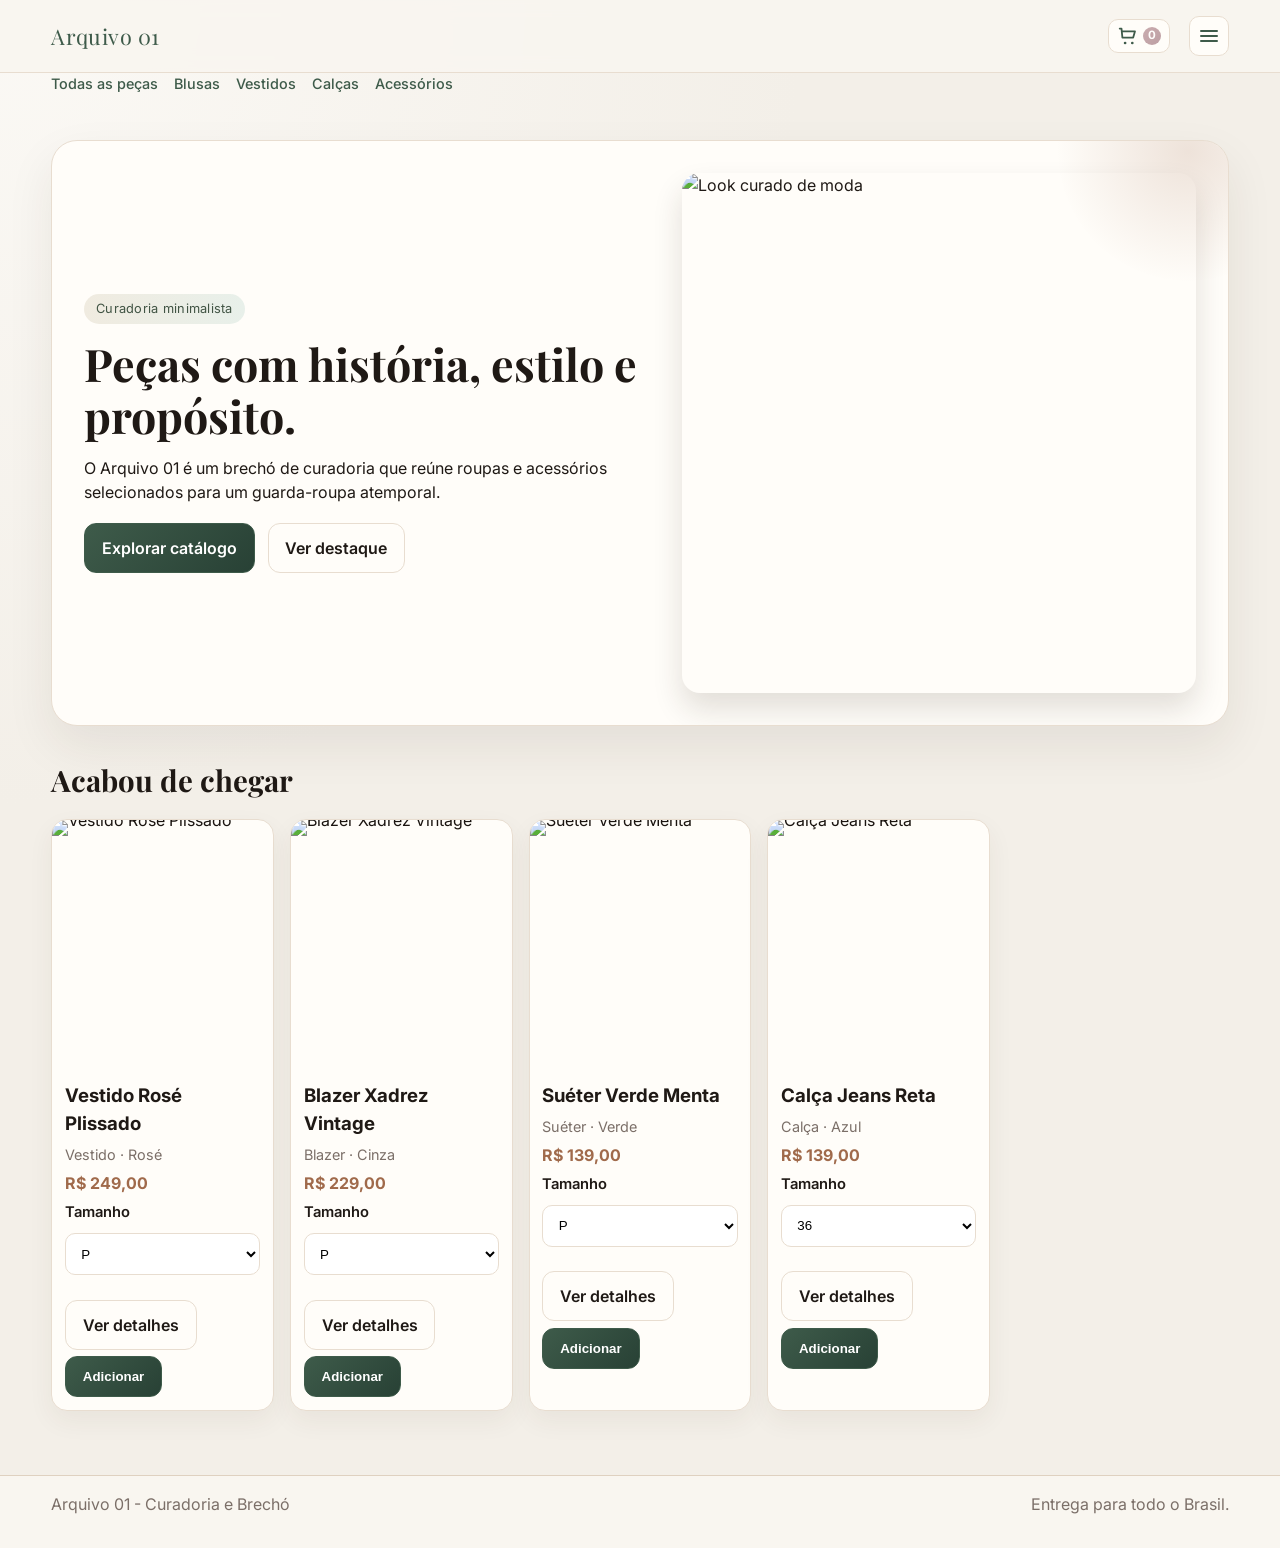
==== index.html @ cda59ca9 "Arquivo 01: site + backend Flask Made-with: Cursor" ====
<!DOCTYPE html>
<html lang="pt-BR">
  <head>
    <meta charset="UTF-8" />
    <meta name="viewport" content="width=device-width, initial-scale=1.0" />
    <title>Arquivo 01 | Curadoria e Brechó</title>
    <link rel="stylesheet" href="styles.css" />
  </head>
  <body>
    <header class="topo">
      <a href="index.html" class="brand">Arquivo 01</a>
      <button
        type="button"
        class="btn-menu"
        id="btn-menu-principal"
        aria-label="Abrir menu"
        aria-expanded="false"
        aria-controls="drawer-menu"
      >
        <span class="btn-menu__bars" aria-hidden="true"></span>
      </button>
      <nav class="nav-principal" aria-label="Navegação principal">
        <a href="index.html" class="active">Página Inicial</a>
        <a href="catalogo.html">Catálogo</a>
        <a href="carrinho.html">Carrinho</a>
        <a href="favoritos.html">Favoritos <span class="contador-menu js-fav-count">0</span></a>
        <a href="minha-conta.html">Minha Conta</a>
        <a href="trocas-devolucoes.html">Trocas e devoluções</a>
        <a href="contato.html">Contato</a>
      </nav>
    </header>

    <div class="drawer" id="drawer-menu" role="dialog" aria-modal="true" aria-label="Menu do site" hidden>
      <div class="drawer__backdrop" data-close-drawer tabindex="-1"></div>
      <div class="drawer__panel">
        <div class="drawer__head">
          <a href="index.html" class="drawer__brand">Arquivo 01</a>
          <button type="button" class="drawer__close" data-close-drawer aria-label="Fechar menu">×</button>
        </div>
        <div class="drawer__body" id="drawer-nav-root"></div>
      </div>
    </div>

    <div style="width: min(1180px, 92vw); margin: 0 auto; padding: 0 0 0.3rem" class="subnav-categorias-wrap">
      <nav class="subnav-categorias" aria-label="Categorias">
        <a href="catalogo.html">Todas as peças</a>
        <a href="catalogo.html?categoria=Blusa">Blusas</a>
        <a href="catalogo.html?categoria=Vestido">Vestidos</a>
        <a href="catalogo.html?categoria=Calça">Calças</a>
        <a href="catalogo.html?categoria=Acessório">Acessórios</a>
      </nav>
    </div>

    <main>
      <section class="hero">
        <div>
          <p class="tag">Curadoria minimalista</p>
          <h1>Peças com história, estilo e propósito.</h1>
          <p>
            O Arquivo 01 é um brechó de curadoria que reúne roupas e acessórios
            selecionados para um guarda-roupa atemporal.
          </p>
          <div class="hero-actions">
            <a class="btn btn-principal" href="catalogo.html">Explorar catálogo</a>
            <a class="btn" href="produto.html">Ver destaque</a>
          </div>
        </div>
        <img
          src="https://images.unsplash.com/photo-1515886657613-9f3515b0c78f?auto=format&fit=crop&w=900&q=80"
          alt="Look curado de moda"
        />
      </section>

      <section>
        <h2>Acabou de chegar</h2>
        <div class="grid-produtos" id="novidades"></div>
      </section>
    </main>

    <footer>
      <p>Arquivo 01 - Curadoria e Brechó</p>
      <p>Entrega para todo o Brasil.</p>
    </footer>

    <script src="script.js"></script>
  </body>
</html>
---- styles.css ----
@import url("https://fonts.googleapis.com/css2?family=Inter:wght@400;500;600;700&family=Playfair+Display:wght@500;600;700&display=swap");

:root {
  --bg: #f3efe8;
  --bg-soft: #f9f6f0;
  --card: #fffdf9;
  --ink: #1f1915;
  --muted: #7b6f68;
  --line: #e8ddd0;
  --accent: #3e5b4a;
  --accent-2: #a06a4b;
  --accent-soft: #e5efe8;
  --glow: rgba(160, 106, 75, 0.18);
  --shadow: 0 20px 48px rgba(53, 35, 24, 0.08);
}

* {
  box-sizing: border-box;
  margin: 0;
  padding: 0;
}

body {
  font-family: "Inter", "Helvetica Neue", Arial, sans-serif;
  background: radial-gradient(circle at 0% 0%, #fbf9f5, var(--bg) 40%);
  color: var(--ink);
  line-height: 1.5;
}

a {
  color: inherit;
  text-decoration: none;
}

.topo {
  position: sticky;
  top: 0;
  z-index: 2;
  background: rgba(249, 246, 240, 0.9);
  backdrop-filter: blur(10px);
  border-bottom: 1px solid var(--line);
  padding: 1rem 4vw;
  display: flex;
  justify-content: space-between;
  align-items: center;
  gap: 1rem;
}

.topo-carrinho {
  display: inline-flex;
  align-items: center;
  gap: 0.3rem;
  margin-left: auto;
  margin-right: 0.15rem;
  padding: 0.35rem 0.5rem;
  border-radius: 10px;
  border: 1px solid var(--line);
  background: var(--card);
  font-size: 0.85rem;
  font-weight: 600;
  color: var(--ink);
  transition: box-shadow 0.2s ease, border-color 0.2s ease;
}

.topo-carrinho:hover {
  border-color: #d7c7b8;
  box-shadow: 0 6px 16px rgba(54, 35, 20, 0.08);
}

.topo-carrinho__ico {
  display: flex;
  width: 1.35rem;
  height: 1.35rem;
  color: var(--accent);
}

.topo-carrinho__ico svg {
  width: 100%;
  height: 100%;
  display: block;
}

.contador-menu--vazio {
  opacity: 0.45;
}

a.brand,
.brand {
  font-family: "Playfair Display", Georgia, serif;
  font-size: 1.35rem;
  letter-spacing: 0.02em;
  color: var(--accent);
}

a.brand {
  text-decoration: none;
}

a.brand:hover {
  color: #2d4a3a;
}

/* Links ficam no painel lateral (clonado); o nav no header só serve de fonte p/ o JS */
.topo .nav-principal {
  display: none;
}

.topo .nav-principal a {
  color: var(--muted);
  font-size: 0.95rem;
  position: relative;
  transition: color 0.2s ease;
  display: inline-flex;
  align-items: center;
  gap: 0.35rem;
}

.topo .nav-principal a::after {
  content: "";
  position: absolute;
  left: 0;
  bottom: -6px;
  width: 0;
  height: 2px;
  background: linear-gradient(90deg, var(--accent), var(--accent-2));
  transition: width 0.2s ease;
}

.topo .nav-principal a:hover::after,
.topo .nav-principal a.active::after {
  width: 100%;
}

.topo .nav-principal a.active {
  color: var(--ink);
  font-weight: 600;
}

/* Navegação principal: só pelo menu hambúrguer + gaveta (todas as larguras) */
.btn-menu {
  display: inline-flex;
  flex-shrink: 0;
  align-items: center;
  justify-content: center;
  width: 2.5rem;
  height: 2.5rem;
  padding: 0;
  border: 1px solid var(--line);
  border-radius: 10px;
  background: var(--card);
  color: var(--ink);
  cursor: pointer;
  transition: background 0.2s ease, box-shadow 0.2s ease;
}

.btn-menu:hover {
  background: #fff;
  box-shadow: 0 4px 14px rgba(61, 43, 31, 0.1);
}

.btn-menu__bars {
  display: block;
  width: 1.15rem;
  height: 0.1rem;
  background: var(--accent);
  position: relative;
  border-radius: 1px;
}

.btn-menu__bars::before,
.btn-menu__bars::after {
  content: "";
  position: absolute;
  left: 0;
  width: 100%;
  height: 0.1rem;
  background: var(--accent);
  border-radius: 1px;
}

.btn-menu__bars::before {
  top: -0.3rem;
}

.btn-menu__bars::after {
  top: 0.3rem;
}

.drawer {
  position: fixed;
  inset: 0;
  z-index: 3000;
  display: flex;
  justify-content: flex-end;
}

.drawer[hidden] {
  display: none !important;
}

.drawer__backdrop {
  position: absolute;
  inset: 0;
  background: rgba(28, 22, 18, 0.45);
  cursor: pointer;
}

.drawer__panel {
  position: relative;
  z-index: 1;
  width: min(90vw, 20rem);
  max-width: 100%;
  height: 100%;
  background: var(--card);
  border-left: 1px solid var(--line);
  box-shadow: -12px 0 40px rgba(53, 35, 24, 0.12);
  display: flex;
  flex-direction: column;
  animation: drawer-in 0.25s ease-out;
}

@keyframes drawer-in {
  from {
    transform: translateX(100%);
  }
  to {
    transform: translateX(0);
  }
}

.drawer__head {
  display: flex;
  align-items: center;
  justify-content: space-between;
  padding: 0.9rem 1rem;
  border-bottom: 1px solid var(--line);
  flex-shrink: 0;
}

.drawer__brand {
  font-family: "Playfair Display", Georgia, serif;
  font-size: 1.1rem;
  color: var(--accent);
  text-decoration: none;
}

.drawer__close {
  width: 2.25rem;
  height: 2.25rem;
  border: none;
  border-radius: 50%;
  background: var(--bg-soft);
  font-size: 1.4rem;
  line-height: 1;
  cursor: pointer;
  color: var(--ink);
}

.drawer__body {
  flex: 1;
  overflow-y: auto;
  padding: 0.5rem 1rem 1.5rem;
}

.nav-principal--drawer {
  display: flex;
  flex-direction: column;
  flex-wrap: nowrap;
  gap: 0;
  align-items: stretch;
}

.nav-principal--drawer a {
  color: var(--ink);
  font-size: 0.98rem;
  font-weight: 500;
  padding: 0.7rem 0;
  border-bottom: 1px solid var(--line);
  display: flex;
  align-items: center;
  gap: 0.4rem;
}

.nav-principal--drawer a::after {
  display: none;
}

.nav-principal--drawer a.active {
  color: var(--accent);
  font-weight: 600;
}

body.drawer-open {
  overflow: hidden;
}

.contador-menu {
  min-width: 1.15rem;
  height: 1.15rem;
  border-radius: 999px;
  display: inline-flex;
  align-items: center;
  justify-content: center;
  font-size: 0.72rem;
  font-weight: 700;
  color: #fff;
  background: linear-gradient(135deg, #8a4a56, #6e2f3d);
  padding: 0 0.25rem;
}

main {
  width: min(1180px, 92vw);
  margin: 2rem auto 4rem;
}

.hero {
  background: var(--card);
  border: 1px solid var(--line);
  border-radius: 26px;
  display: grid;
  grid-template-columns: 1.1fr 1fr;
  gap: 2rem;
  padding: 2rem;
  align-items: center;
  box-shadow: var(--shadow);
  position: relative;
  overflow: hidden;
}

.hero::before {
  content: "";
  position: absolute;
  width: 260px;
  height: 260px;
  right: -90px;
  top: -120px;
  border-radius: 50%;
  background: radial-gradient(circle, var(--glow), transparent 72%);
}

.hero img {
  width: 100%;
  height: 520px;
  object-fit: cover;
  border-radius: 18px;
  box-shadow: 0 16px 30px rgba(53, 35, 24, 0.14);
}

.tag {
  display: inline-block;
  font-size: 0.8rem;
  background: linear-gradient(90deg, #f0ebe0, #e8f0ea);
  color: #415444;
  padding: 0.33rem 0.75rem;
  border-radius: 999px;
  margin-bottom: 0.9rem;
  letter-spacing: 0.02em;
}

h1 {
  font-family: "Playfair Display", Georgia, serif;
  font-size: clamp(1.8rem, 3.5vw, 3rem);
  margin-bottom: 0.9rem;
  line-height: 1.15;
}

h2 {
  font-family: "Playfair Display", Georgia, serif;
  font-size: clamp(1.5rem, 2.3vw, 2.1rem);
  margin: 2rem 0 1rem;
}

.hero-actions {
  display: flex;
  gap: 0.8rem;
  margin-top: 1.2rem;
}

.btn {
  border: 1px solid var(--line);
  padding: 0.75rem 1.05rem;
  border-radius: 12px;
  font-weight: 600;
  background: var(--card);
  cursor: pointer;
  transition: transform 0.2s ease, box-shadow 0.2s ease, border-color 0.2s ease;
}

.btn:hover {
  transform: translateY(-2px);
  border-color: #d7c7b8;
  box-shadow: 0 10px 24px rgba(54, 35, 20, 0.09);
}

.btn-principal {
  background: linear-gradient(135deg, var(--accent), #284135);
  color: #fff;
  border-color: var(--accent);
}

.grid-produtos {
  display: grid;
  grid-template-columns: repeat(auto-fill, minmax(210px, 1fr));
  gap: 1rem;
}

.card {
  border: 1px solid var(--line);
  background: var(--card);
  border-radius: 16px;
  overflow: hidden;
  box-shadow: 0 10px 26px rgba(61, 43, 31, 0.06);
  transition: transform 0.24s ease, box-shadow 0.24s ease;
}

.card:hover {
  transform: translateY(-4px);
  box-shadow: 0 20px 34px rgba(61, 43, 31, 0.12);
}

.card img {
  width: 100%;
  height: 250px;
  object-fit: cover;
  filter: saturate(0.95) contrast(1.05);
}

.card-info {
  padding: 0.8rem;
  display: grid;
  gap: 0.35rem;
}

.card-info p {
  color: var(--muted);
  font-size: 0.9rem;
}

.card-info strong {
  color: var(--accent-2);
}

.card-img-link {
  display: block;
  line-height: 0;
  overflow: hidden;
  border-radius: 12px 12px 0 0;
}

.card-img-link img {
  width: 100%;
  display: block;
  transition: transform 0.25s ease;
}

.card-img-link:hover img {
  transform: scale(1.02);
}

.link-invisivel {
  color: inherit;
  text-decoration: none;
}

.link-invisivel:hover {
  text-decoration: underline;
}

.card-acoes {
  display: flex;
  flex-wrap: wrap;
  gap: 0.4rem;
  margin-top: 0.2rem;
}

.subnav-categorias {
  display: flex;
  flex-wrap: wrap;
  gap: 0.5rem 1rem;
  margin: 0 0 0.5rem;
  font-size: 0.9rem;
}

.subnav-categorias a {
  color: var(--accent);
  font-weight: 500;
  text-decoration: none;
  border-bottom: 1px solid transparent;
}

.subnav-categorias a:hover {
  border-bottom-color: var(--accent-2);
}

.filtros-avancados {
  display: grid;
  grid-template-columns: repeat(auto-fill, minmax(140px, 1fr));
  gap: 0.5rem 0.8rem;
  align-items: end;
  margin-bottom: 1.5rem;
  padding: 1rem;
  border: 1px solid var(--line);
  border-radius: 14px;
  background: var(--card);
}

.filtros-avancados label {
  font-size: 0.82rem;
  margin: 0;
}

.filtros-avancados input,
.filtros-avancados select {
  margin-bottom: 0;
  margin-top: 0.2rem;
}

.form-linha-senha {
  width: 100%;
}

.campo-senha-com-icone {
  width: 100%;
}

.campo-senha-com-icone label {
  display: block;
}

.campo-senha-wrap {
  position: relative;
  width: 100%;
  margin-top: 0.2rem;
  margin-bottom: 0.9rem;
}

.campo-senha-wrap input {
  width: 100%;
  margin-top: 0;
  margin-bottom: 0;
  padding-right: 2.75rem;
  box-sizing: border-box;
}

.btn-toggle-senha-olho {
  position: absolute;
  right: 0.4rem;
  top: 50%;
  transform: translateY(-50%);
  display: inline-flex;
  align-items: center;
  justify-content: center;
  width: 2.35rem;
  height: 2.35rem;
  padding: 0;
  border: none;
  background: transparent;
  color: var(--muted);
  cursor: pointer;
  border-radius: 8px;
  transition: color 0.15s ease, background 0.15s ease;
}

.btn-toggle-senha-olho:hover {
  color: var(--ink);
  background: rgba(62, 91, 74, 0.08);
}

.btn-toggle-senha-olho:focus-visible {
  outline: 2px solid var(--accent);
  outline-offset: 1px;
}

.btn-toggle-senha-olho .eh-olho-riscado[hidden],
.btn-toggle-senha-olho .eh-olho-aberto[hidden] {
  display: none;
}

.btn-toggle-senha-olho svg {
  flex-shrink: 0;
  pointer-events: none;
}

.form-linha-cep {
  display: grid;
  grid-template-columns: 1fr auto;
  gap: 0.5rem;
  align-items: stretch;
}
.form-linha-cep input {
  margin-top: 0;
  margin-bottom: 0;
  min-height: 2.75rem;
  align-self: stretch;
}
.form-linha-cep .btn {
  margin: 0;
  min-height: 2.75rem;
  display: inline-flex;
  align-items: center;
  justify-content: center;
  align-self: stretch;
  white-space: nowrap;
  padding: 0.5rem 1rem;
}

.opcoes-frete {
  display: flex;
  flex-direction: column;
  gap: 0.4rem;
  margin: 0.35rem 0 0.6rem;
  padding: 0.5rem 0.65rem;
  border: 1px solid var(--line);
  border-radius: 12px;
  background: var(--bg-soft);
}

.opcoes-frete__linha {
  display: flex;
  align-items: flex-start;
  gap: 0.5rem;
  font-size: 0.9rem;
  line-height: 1.4;
  cursor: pointer;
}

.opcoes-frete__linha input {
  width: auto;
  margin: 0.2rem 0 0;
}

.opcoes-frete__texto {
  flex: 1;
  color: var(--ink);
}


.form-duas-colunas {
  display: grid;
  grid-template-columns: 1fr 1fr;
  gap: 0.6rem;
  grid-column: 1 / -1;
}

.subtitulo-form {
  font-family: "Playfair Display", Georgia, serif;
  font-size: 1.1rem;
  margin: 0.4rem 0 0.2rem;
  grid-column: 1 / -1;
}

.botao-favorito {
  margin-top: 0.35rem;
  width: 100%;
}

.produto-info #btn-favorito-produto {
  margin-bottom: 0.7rem;
}

.toast-carrinho {
  position: fixed;
  z-index: 5000;
  right: 1rem;
  bottom: 1rem;
  max-width: min(100vw - 2rem, 320px);
  padding: 1rem 1.1rem;
  background: var(--card);
  border: 1px solid var(--line);
  border-radius: 14px;
  box-shadow: var(--shadow);
}

.toast-carrinho p {
  margin: 0 0 0.75rem;
  font-weight: 600;
  color: var(--ink);
}

.toast-carrinho__acoes {
  display: flex;
  flex-wrap: wrap;
  gap: 0.5rem;
}

.toast-carrinho__btn {
  flex: 1;
  min-width: 7rem;
  justify-content: center;
  text-align: center;
  font-size: 0.9rem;
  padding: 0.55rem 0.75rem;
}

.favorito-ativo {
  background: linear-gradient(135deg, #8a4a56, #6e2f3d);
  color: #fff;
  border-color: #6e2f3d;
}

.catalogo-header {
  margin-bottom: 1rem;
}

.filtros {
  display: flex;
  flex-wrap: wrap;
  gap: 0.6rem;
  margin-bottom: 1.4rem;
}

.filtro {
  border: 1px solid var(--line);
  background: var(--card);
  padding: 0.45rem 0.9rem;
  border-radius: 999px;
  cursor: pointer;
  transition: all 0.2s ease;
}

.filtro:hover {
  border-color: #d4c2af;
  color: var(--accent);
}

.filtro.ativo {
  background: linear-gradient(90deg, #e2ede5, #f0e8dc);
  border-color: #d6ded2;
  color: #2f4a3b;
}

.produto-layout {
  display: grid;
  grid-template-columns: 1.3fr 1fr;
  gap: 1.3rem;
}

.produto-galeria {
  display: grid;
  grid-template-columns: repeat(2, 1fr);
  gap: 0.8rem;
}

.produto-galeria img:first-child {
  grid-column: span 2;
}

.produto-galeria img {
  width: 100%;
  height: 270px;
  object-fit: cover;
  border-radius: 12px;
  border: 1px solid var(--line);
  cursor: zoom-in;
  transition: box-shadow 0.2s ease, transform 0.2s ease;
}

.produto-galeria img:hover {
  box-shadow: 0 10px 24px rgba(61, 43, 31, 0.12);
}

/* Lightbox detalhe do produto */
body.lightbox-open {
  overflow: hidden;
}

.lightbox {
  position: fixed;
  inset: 0;
  z-index: 4000;
  display: flex;
  align-items: center;
  justify-content: center;
  padding: 1rem;
}

.lightbox[hidden] {
  display: none;
}

.lightbox-backdrop {
  position: absolute;
  inset: 0;
  z-index: 0;
  background: rgba(28, 22, 18, 0.88);
  cursor: pointer;
}

.lightbox-dialog {
  position: relative;
  z-index: 1;
  max-width: min(96vw, 960px);
  max-height: 92vh;
  width: 100%;
  display: flex;
  align-items: center;
  justify-content: center;
  gap: 0.5rem;
  padding: 2.5rem 0.25rem 2rem;
}

.lightbox-stage {
  position: relative;
  flex: 1;
  min-height: 0;
  max-height: 80vh;
  display: flex;
  align-items: center;
  justify-content: center;
  overflow: auto;
  border-radius: 12px;
  background: #1a1410;
}

.lightbox-foto {
  max-width: 100%;
  max-height: 78vh;
  width: auto;
  height: auto;
  object-fit: contain;
  cursor: zoom-in;
  transition: transform 0.25s ease;
}

.lightbox-foto--zoom {
  transform: scale(1.65);
  cursor: zoom-out;
  max-height: none;
  max-width: none;
}

.lightbox-nav {
  position: relative;
  z-index: 2;
  flex-shrink: 0;
  width: 2.5rem;
  height: 2.5rem;
  border: none;
  border-radius: 50%;
  background: var(--card);
  color: var(--ink);
  font-size: 1.75rem;
  line-height: 1;
  cursor: pointer;
  display: flex;
  align-items: center;
  justify-content: center;
  box-shadow: 0 4px 14px rgba(0, 0, 0, 0.2);
}

.lightbox-nav:hover {
  background: #fff;
}

.lightbox-nav[hidden] {
  display: none;
}

.lightbox-close {
  position: absolute;
  top: 0.4rem;
  right: 0.4rem;
  z-index: 2;
  width: 2.25rem;
  height: 2.25rem;
  border: none;
  border-radius: 50%;
  background: var(--card);
  font-size: 1.5rem;
  line-height: 1;
  cursor: pointer;
  color: var(--ink);
  box-shadow: 0 2px 10px rgba(0, 0, 0, 0.15);
}

.lightbox-dica {
  position: absolute;
  bottom: 0;
  left: 0;
  right: 0;
  text-align: center;
  font-size: 0.8rem;
  color: rgba(255, 255, 255, 0.92);
  margin: 0;
  padding: 0.5rem 0.75rem 0.65rem;
  text-shadow: 0 1px 3px #000;
  background: linear-gradient(to top, rgba(0, 0, 0, 0.55), transparent);
  pointer-events: none;
}

.lightbox-dica kbd {
  font: inherit;
  padding: 0.1em 0.35em;
  border-radius: 4px;
  background: rgba(0, 0, 0, 0.35);
}

.produto-info,
.resumo,
.itens-carrinho {
  background: var(--card);
  border: 1px solid var(--line);
  border-radius: 16px;
  padding: 1.25rem;
  box-shadow: 0 12px 28px rgba(61, 43, 31, 0.07);
}

.preco {
  font-size: 1.45rem;
  font-weight: 700;
  margin: 0.7rem 0;
  color: var(--accent-2);
}

.descricao {
  color: var(--muted);
  margin-bottom: 1rem;
}

select {
  width: 100%;
  margin-top: 0.3rem;
  padding: 0.7rem;
  border: 1px solid var(--line);
  border-radius: 10px;
  margin-bottom: 1rem;
  background: #fff;
}

input,
textarea {
  width: 100%;
  margin-top: 0.3rem;
  padding: 0.75rem 0.8rem;
  border: 1px solid var(--line);
  border-radius: 10px;
  margin-bottom: 0.9rem;
  background: #fff;
  color: var(--ink);
  font: inherit;
}

label {
  font-weight: 600;
  font-size: 0.92rem;
}

.pagina-auth {
  max-width: 700px;
}

.painel-form,
.painel {
  background: var(--card);
  border: 1px solid var(--line);
  border-radius: 16px;
  padding: 1.35rem;
  box-shadow: 0 12px 28px rgba(61, 43, 31, 0.07);
}

.painel {
  display: flex;
  flex-direction: column;
  gap: 0.7rem;
  min-height: 255px;
}

.painel h2 {
  font-size: 2rem;
  margin: 0 0 0.3rem;
}

.painel .btn {
  align-self: flex-start;
  margin-top: auto;
}

.form-grid {
  display: grid;
  grid-template-columns: 1fr;
  gap: 0.15rem 0;
  margin-top: 1rem;
}

.texto-suporte {
  color: var(--muted);
}

.texto-suporte a {
  color: var(--accent);
  font-weight: 600;
}

.conta-grid {
  display: grid;
  grid-template-columns: repeat(2, minmax(260px, 1fr));
  gap: 1.15rem;
}

.lista-info {
  list-style: none;
  display: grid;
  gap: 0.35rem;
  color: #2f2925;
}

.lista-info li {
  font-size: 1.02rem;
}

.cupom-box,
.frete-box {
  border: 1px solid var(--line);
  background: linear-gradient(180deg, #fffefb, #fbf8f2);
  border-radius: 12px;
  padding: 0.85rem;
  margin-bottom: 1rem;
}

.cupom-campo,
.frete-campo {
  display: grid;
  grid-template-columns: 1fr auto;
  gap: 0.5rem;
  align-items: stretch;
}

.cupom-campo input,
.frete-campo input {
  margin: 0;
  min-height: 2.75rem;
}

.frete-campo .btn,
.cupom-campo .btn {
  min-height: 2.75rem;
  display: inline-flex;
  align-items: center;
  justify-content: center;
  margin: 0;
  white-space: nowrap;
  padding: 0.5rem 1rem;
}

.cupom-box small,
.frete-box small {
  display: block;
  margin-top: 0.55rem;
  color: var(--muted);
}

.checkout-grid {
  display: grid;
  grid-template-columns: 1.4fr 1fr;
  gap: 1rem;
}

.botao-full {
  width: 100%;
}

.carrinho-layout {
  display: grid;
  grid-template-columns: 1.4fr 1fr;
  gap: 1rem;
}

.item-carrinho {
  display: flex;
  align-items: center;
  gap: 1rem;
  border-bottom: 1px dashed #ddcfbf;
  padding: 0.9rem 0;
}

.item-carrinho img {
  width: 84px;
  height: 84px;
  border-radius: 10px;
  object-fit: cover;
}

.resumo p {
  display: flex;
  justify-content: space-between;
  margin: 0.7rem 0;
}

.resumo .total {
  padding-top: 0.7rem;
  border-top: 1px solid var(--line);
}

footer {
  border-top: 1px solid #dfd1c0;
  padding: 1rem 4vw 2rem;
  color: var(--muted);
  display: flex;
  justify-content: space-between;
  flex-wrap: wrap;
  background: var(--bg-soft);
}

@media (max-width: 900px) {
  .hero,
  .produto-layout,
  .carrinho-layout,
  .checkout-grid,
  .conta-grid {
    grid-template-columns: 1fr;
  }

  .form-duas-colunas {
    grid-template-columns: 1fr;
  }

  .hero img {
    height: 360px;
  }
}
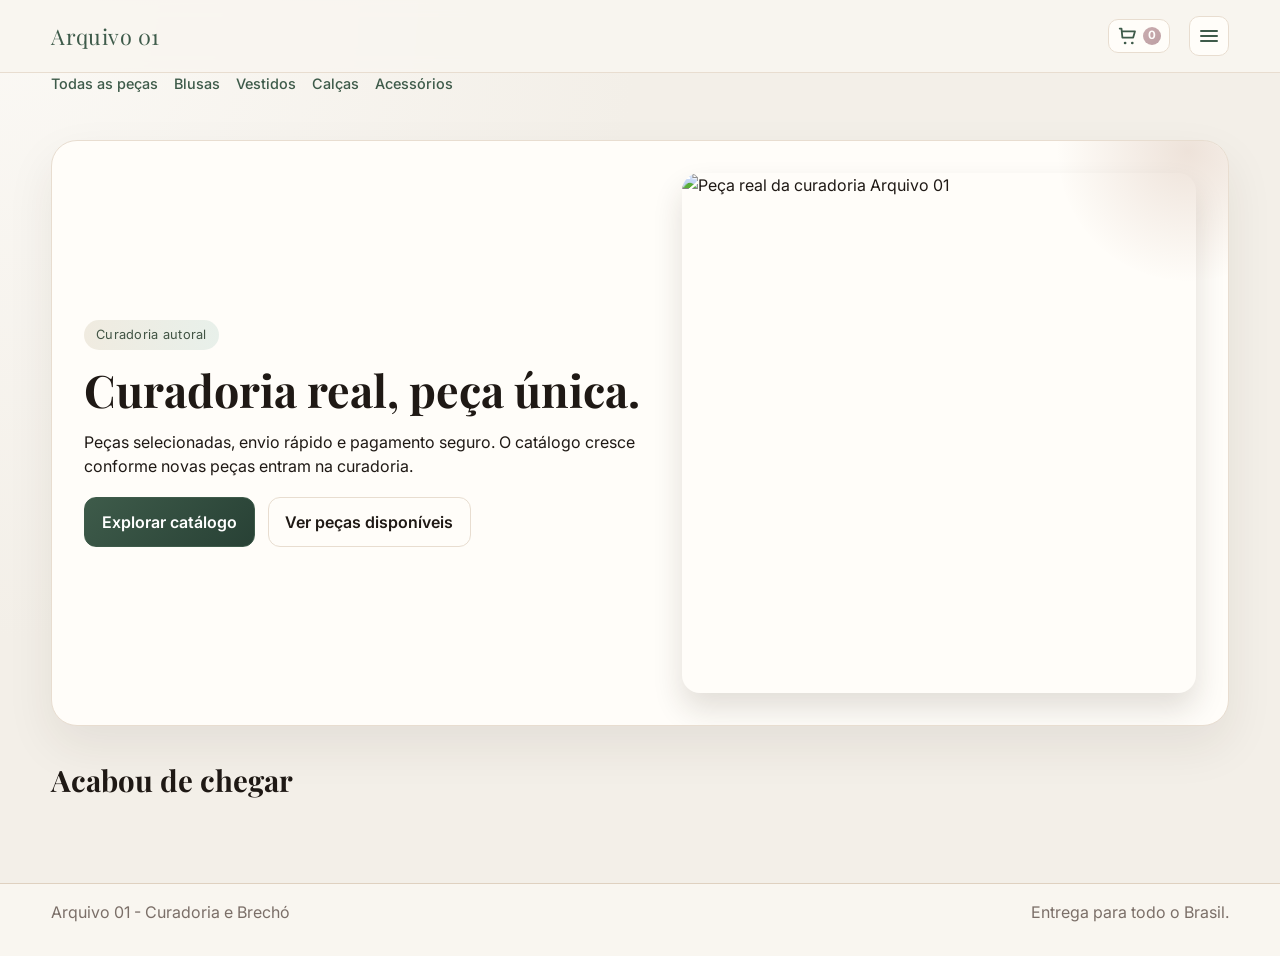
==== commit 849331ab: "home: use real curated product image in hero" ====
--- a/index.html
+++ b/index.html
@@ -54,20 +54,20 @@
     <main>
       <section class="hero">
         <div>
-          <p class="tag">Curadoria minimalista</p>
-          <h1>Peças com história, estilo e propósito.</h1>
+          <p class="tag">Curadoria autoral</p>
+          <h1>Curadoria real, peça única.</h1>
           <p>
-            O Arquivo 01 é um brechó de curadoria que reúne roupas e acessórios
-            selecionados para um guarda-roupa atemporal.
+            Peças selecionadas, envio rápido e pagamento seguro.
+            O catálogo cresce conforme novas peças entram na curadoria.
           </p>
           <div class="hero-actions">
             <a class="btn btn-principal" href="catalogo.html">Explorar catálogo</a>
-            <a class="btn" href="produto.html">Ver destaque</a>
+            <a class="btn" href="catalogo.html">Ver peças disponíveis</a>
           </div>
         </div>
         <img
-          src="https://images.unsplash.com/photo-1515886657613-9f3515b0c78f?auto=format&fit=crop&w=900&q=80"
-          alt="Look curado de moda"
+          src="https://i.postimg.cc/9XSw7tTS/1a9129966d5a98fdc40c7dd41b91107a.jpg"
+          alt="Peça real da curadoria Arquivo 01"
         />
       </section>
 
